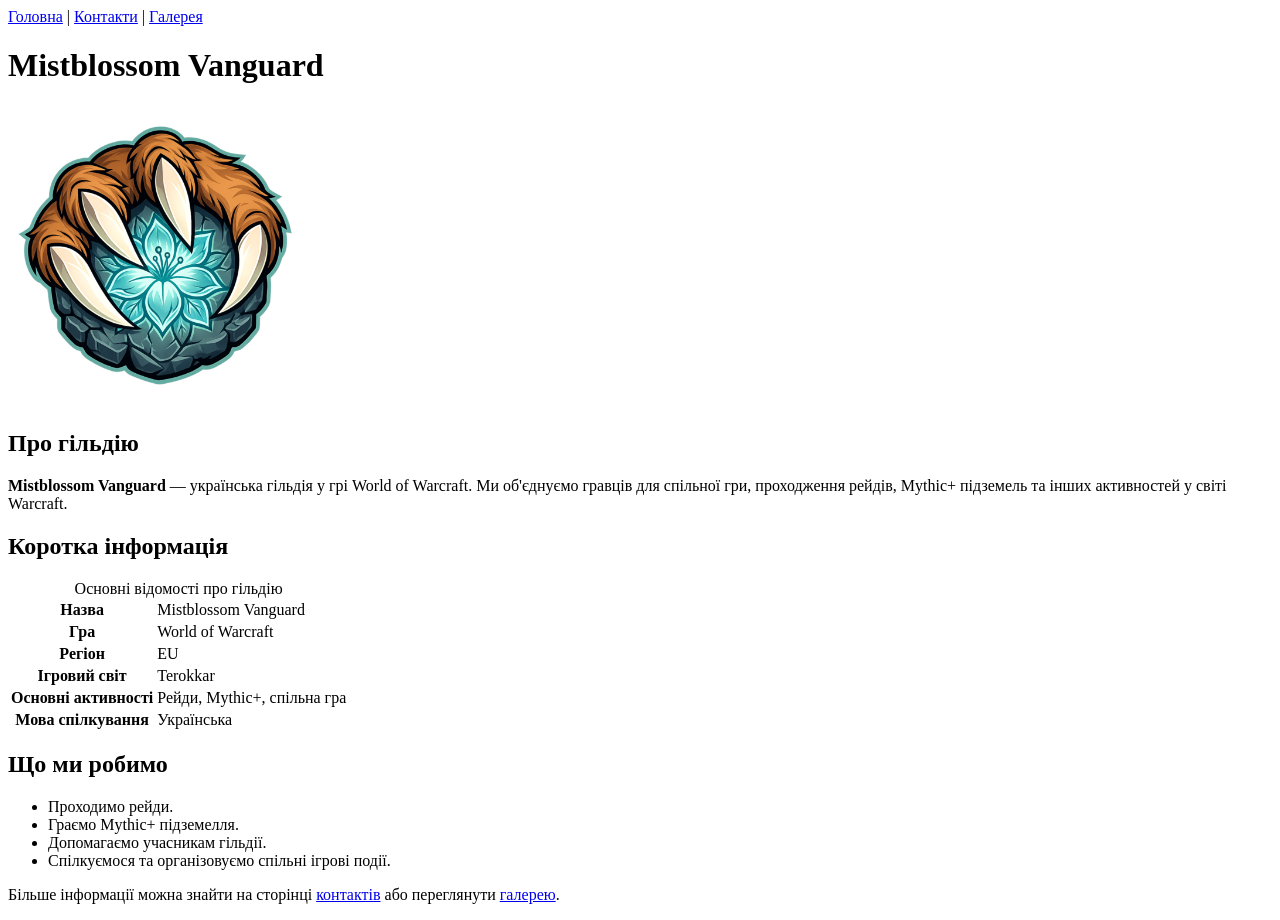
==== index.html @ 420275c4 "Init homeworck" ====
<!DOCTYPE html>
<html lang="uk">
<head>
    <meta charset="UTF-8">
    <meta name="description" content="Коротка інформація про гільдію Mistblossom Vanguard у World of Warcraft">
    <title>Mistblossom Vanguard</title>
</head>
<body>
    <nav>
        <a href="index.html">Головна</a> |
        <a href="pages/contact.html">Контакти</a> |
        <a href="pages/gallery.html">Галерея</a>
    </nav>

    <h1>Mistblossom Vanguard</h1>

    <img src="photo/guild-logo.png" alt="Логотип гільдії Mistblossom Vanguard" width="300">

    <h2>Про гільдію</h2>
    <p>
        <b>Mistblossom Vanguard</b> — українська гільдія у грі World of Warcraft.
        Ми об'єднуємо гравців для спільної гри, проходження рейдів, Mythic+ підземель
        та інших активностей у світі Warcraft.
    </p>

    <h2>Коротка інформація</h2>
    <table>
        <caption>Основні відомості про гільдію</caption>
        <tbody>
            <tr>
                <th>Назва</th>
                <td>Mistblossom Vanguard</td>
            </tr>
            <tr>
                <th>Гра</th>
                <td>World of Warcraft</td>
            </tr>
            <tr>
                <th>Регіон</th>
                <td>EU</td>
            </tr>
            <tr>
                <th>Ігровий світ</th>
                <td>Terokkar</td>
            </tr>
            <tr>
                <th>Основні активності</th>
                <td>Рейди, Mythic+, спільна гра</td>
            </tr>
            <tr>
                <th>Мова спілкування</th>
                <td>Українська</td>
            </tr>
        </tbody>
    </table>

    <h2>Що ми робимо</h2>
    <ul>
        <li>Проходимо рейди.</li>
        <li>Граємо Mythic+ підземелля.</li>
        <li>Допомагаємо учасникам гільдії.</li>
        <li>Спілкуємося та організовуємо спільні ігрові події.</li>
    </ul>

    <p>
        Більше інформації можна знайти на сторінці
        <a href="pages/contact.html">контактів</a> або переглянути
        <a href="pages/gallery.html">галерею</a>.
    </p>
</body>
</html>
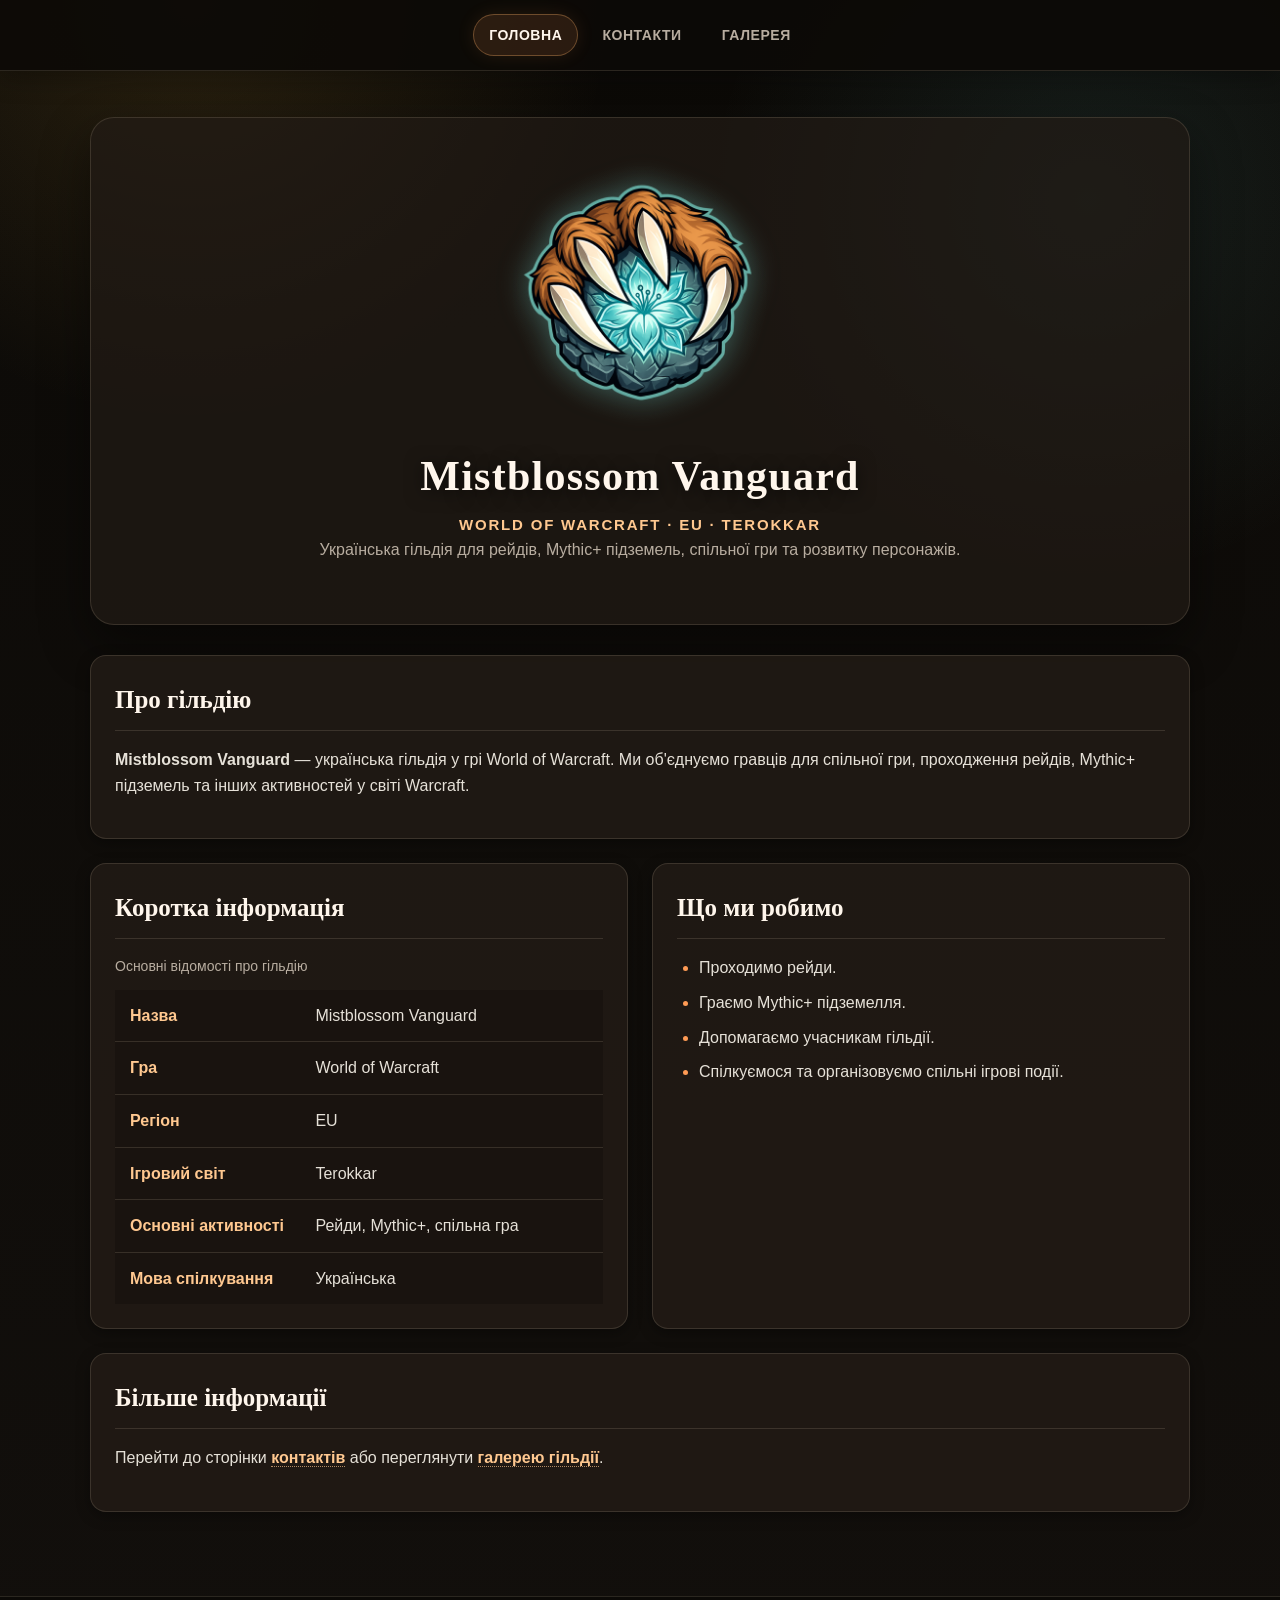
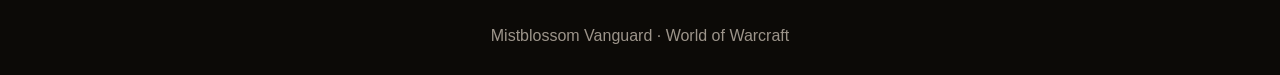
==== commit 29b12e2e: "Add CSS styles for Mistblossom Vanguard website" ====
--- a/index.html
+++ b/index.html
@@ -3,69 +3,101 @@
 <head>
     <meta charset="UTF-8">
     <meta name="description" content="Коротка інформація про гільдію Mistblossom Vanguard у World of Warcraft">
+    <meta name="viewport" content="width=device-width, initial-scale=1.0">
     <title>Mistblossom Vanguard</title>
+    <link rel="stylesheet" type="text/css" href="style.css">
 </head>
-<body>
-    <nav>
-        <a href="index.html">Головна</a> |
-        <a href="pages/contact.html">Контакти</a> |
-        <a href="pages/gallery.html">Галерея</a>
-    </nav>
+<body id="home-page">
+    <header id="site-header" class="site-header">
+        <nav id="main-navigation" class="site-nav">
+            <a class="nav-link active" href="index.html">Головна</a>
+            <a class="nav-link" href="pages/contact.html">Контакти</a>
+            <a class="nav-link" href="pages/gallery.html">Галерея</a>
+        </nav>
+    </header>
 
-    <h1>Mistblossom Vanguard</h1>
+    <main id="main-content" class="page-content">
+        <section id="guild-hero" class="hero">
+            <div id="logo-animation" class="logo-animation">
+                <img id="guild-logo" class="guild-logo" src="photo/guild-logo.png" alt="Логотип гільдії Mistblossom Vanguard">
+            </div>
 
-    <img src="photo/guild-logo.png" alt="Логотип гільдії Mistblossom Vanguard" width="300">
+            <h1 id="main-title" class="page-title">Mistblossom Vanguard</h1>
+            <p class="guild-tagline">World of Warcraft · EU · Terokkar</p>
+            <p class="page-subtitle">
+                Українська гільдія для рейдів, Mythic+ підземель, спільної гри та розвитку персонажів.
+            </p>
+        </section>
 
-    <h2>Про гільдію</h2>
-    <p>
-        <b>Mistblossom Vanguard</b> — українська гільдія у грі World of Warcraft.
-        Ми об'єднуємо гравців для спільної гри, проходження рейдів, Mythic+ підземель
-        та інших активностей у світі Warcraft.
-    </p>
+        <section id="about-guild" class="content-card">
+            <h2 class="section-title">Про гільдію</h2>
+            <p class="guild-description">
+                <b>Mistblossom Vanguard</b> — українська гільдія у грі World of Warcraft.
+                Ми об'єднуємо гравців для спільної гри, проходження рейдів, Mythic+ підземель
+                та інших активностей у світі Warcraft.
+            </p>
+        </section>
 
-    <h2>Коротка інформація</h2>
-    <table>
-        <caption>Основні відомості про гільдію</caption>
-        <tbody>
-            <tr>
-                <th>Назва</th>
-                <td>Mistblossom Vanguard</td>
-            </tr>
-            <tr>
-                <th>Гра</th>
-                <td>World of Warcraft</td>
-            </tr>
-            <tr>
-                <th>Регіон</th>
-                <td>EU</td>
-            </tr>
-            <tr>
-                <th>Ігровий світ</th>
-                <td>Terokkar</td>
-            </tr>
-            <tr>
-                <th>Основні активності</th>
-                <td>Рейди, Mythic+, спільна гра</td>
-            </tr>
-            <tr>
-                <th>Мова спілкування</th>
-                <td>Українська</td>
-            </tr>
-        </tbody>
-    </table>
+        <div id="guild-information" class="info-grid">
+            <section id="short-info" class="content-card">
+                <h2 class="section-title">Коротка інформація</h2>
+                <div class="table-wrapper">
+                    <table id="guild-table" class="guild-table">
+                        <caption>Основні відомості про гільдію</caption>
+                        <tbody>
+                            <tr>
+                                <th>Назва</th>
+                                <td>Mistblossom Vanguard</td>
+                            </tr>
+                            <tr>
+                                <th>Гра</th>
+                                <td>World of Warcraft</td>
+                            </tr>
+                            <tr>
+                                <th>Регіон</th>
+                                <td>EU</td>
+                            </tr>
+                            <tr>
+                                <th>Ігровий світ</th>
+                                <td>Terokkar</td>
+                            </tr>
+                            <tr>
+                                <th>Основні активності</th>
+                                <td>Рейди, Mythic+, спільна гра</td>
+                            </tr>
+                            <tr>
+                                <th>Мова спілкування</th>
+                                <td>Українська</td>
+                            </tr>
+                        </tbody>
+                    </table>
+                </div>
+            </section>
 
-    <h2>Що ми робимо</h2>
-    <ul>
-        <li>Проходимо рейди.</li>
-        <li>Граємо Mythic+ підземелля.</li>
-        <li>Допомагаємо учасникам гільдії.</li>
-        <li>Спілкуємося та організовуємо спільні ігрові події.</li>
-    </ul>
+            <section id="guild-activities" class="content-card">
+                <h2 class="section-title">Що ми робимо</h2>
+                <ul class="guild-list">
+                    <li>Проходимо рейди.</li>
+                    <li>Граємо Mythic+ підземелля.</li>
+                    <li>Допомагаємо учасникам гільдії.</li>
+                    <li>Спілкуємося та організовуємо спільні ігрові події.</li>
+                </ul>
+            </section>
+        </div>
 
-    <p>
-        Більше інформації можна знайти на сторінці
-        <a href="pages/contact.html">контактів</a> або переглянути
-        <a href="pages/gallery.html">галерею</a>.
-    </p>
+        <section id="more-information" class="content-card">
+            <h2 class="section-title">Більше інформації</h2>
+            <p>
+                Перейти до сторінки
+                <a class="text-link" href="pages/contact.html">контактів</a>
+                або переглянути
+                <a class="text-link" href="pages/gallery.html">галерею гільдії</a>.
+            </p>
+        </section>
+    </main>
+
+    <footer id="site-footer" class="site-footer">
+        <p>Mistblossom Vanguard · World of Warcraft</p>
+    </footer>
 </body>
 </html>
--- a/style.css
+++ b/style.css
@@ -0,0 +1,492 @@
+/* =========================================================
+   Mistblossom Vanguard — CSS homework
+   Стиль адаптовано на основі дизайну сайту «Лігво Друїда».
+   ========================================================= */
+
+:root {
+    --bg-deep: #0c0a07;
+    --bg-main: #120f0c;
+    --bg-panel: rgba(34, 27, 21, 0.88);
+    --bg-panel-hover: rgba(44, 35, 27, 0.95);
+
+    --text-main: #e6e1d8;
+    --text-title: #fff6ec;
+    --text-muted: #b8ada0;
+
+    --accent: #ff9b55;
+    --accent-light: #ffc890;
+    --accent-dark: #d86324;
+    --gold: #c89b3c;
+    --teal: #79d9d3;
+
+    --border: rgba(255, 226, 196, 0.13);
+    --border-strong: rgba(255, 178, 106, 0.32);
+
+    --radius-small: 10px;
+    --radius-medium: 16px;
+    --radius-large: 24px;
+
+    --shadow-small: 0 4px 14px rgba(0, 0, 0, 0.35);
+    --shadow-large: 0 20px 50px rgba(0, 0, 0, 0.45);
+}
+
+/* Базові стилі */
+* {
+    box-sizing: border-box;
+}
+
+html {
+    scroll-behavior: smooth;
+}
+
+body {
+    margin: 0;
+    min-height: 100vh;
+    color: var(--text-main);
+    font-family: Arial, Helvetica, sans-serif;
+    line-height: 1.6;
+    background-color: var(--bg-main);
+    background-image:
+        radial-gradient(circle at 15% 0%, rgba(200, 155, 60, 0.16), transparent 420px),
+        radial-gradient(circle at 85% 12%, rgba(121, 217, 211, 0.10), transparent 380px),
+        linear-gradient(180deg, var(--bg-deep), var(--bg-main));
+}
+
+img {
+    max-width: 100%;
+    height: auto;
+}
+
+a {
+    color: var(--accent-light);
+    text-decoration: none;
+    transition: color 0.25s ease, background-color 0.25s ease, transform 0.25s ease;
+}
+
+a:hover {
+    color: #ffffff;
+}
+
+/* Шапка та навігація */
+.site-header {
+    position: sticky;
+    top: 0;
+    z-index: 10;
+    padding: 14px 20px;
+    background-color: rgba(12, 10, 7, 0.93);
+    border-bottom: 1px solid var(--border);
+    box-shadow: 0 8px 24px rgba(0, 0, 0, 0.28);
+}
+
+.site-nav {
+    display: flex;
+    justify-content: center;
+    align-items: center;
+    flex-wrap: wrap;
+    gap: 8px;
+    max-width: 1100px;
+    margin: 0 auto;
+}
+
+.nav-link {
+    display: inline-block;
+    padding: 9px 15px;
+    color: var(--text-muted);
+    font-size: 14px;
+    font-weight: bold;
+    letter-spacing: 0.04em;
+    text-transform: uppercase;
+    border: 1px solid transparent;
+    border-radius: 999px;
+}
+
+.nav-link:hover {
+    color: var(--text-title);
+    background-color: rgba(255, 155, 85, 0.08);
+    border-color: var(--border);
+    transform: translateY(-1px);
+}
+
+.nav-link.active {
+    color: var(--text-title);
+    background-color: rgba(255, 155, 85, 0.13);
+    border-color: var(--border-strong);
+    box-shadow: 0 0 18px rgba(255, 155, 85, 0.10);
+}
+
+/* Основна область */
+.page-content {
+    width: calc(100% - 32px);
+    max-width: 1100px;
+    margin: 0 auto;
+    padding: 46px 0 60px;
+}
+
+.page-title {
+    margin: 0 0 12px;
+    color: var(--text-title);
+    font-family: Georgia, "Times New Roman", serif;
+    font-size: 42px;
+    line-height: 1.15;
+    text-align: center;
+    letter-spacing: 0.03em;
+    text-shadow: 0 3px 18px rgba(0, 0, 0, 0.65);
+}
+
+.page-subtitle {
+    max-width: 720px;
+    margin: 0 auto 30px;
+    color: var(--text-muted);
+    text-align: center;
+}
+
+.section-title {
+    margin: 0 0 16px;
+    color: var(--text-title);
+    font-family: Georgia, "Times New Roman", serif;
+    font-size: 25px;
+    border-bottom: 1px solid var(--border);
+    padding-bottom: 10px;
+}
+
+.content-card {
+    margin: 0 0 24px;
+    padding: 24px;
+    background-color: var(--bg-panel);
+    border: 1px solid var(--border);
+    border-radius: var(--radius-medium);
+    box-shadow: var(--shadow-small);
+    transition: transform 0.3s ease, border-color 0.3s ease, background-color 0.3s ease, box-shadow 0.3s ease;
+}
+
+.content-card:hover {
+    background-color: var(--bg-panel-hover);
+    border-color: var(--border-strong);
+    box-shadow: var(--shadow-large);
+    transform: translateY(-2px);
+}
+
+/* Hero головної сторінки */
+.hero {
+    margin-bottom: 30px;
+    padding: 38px 24px 32px;
+    text-align: center;
+    background-color: rgba(34, 27, 21, 0.72);
+    border: 1px solid var(--border);
+    border-radius: var(--radius-large);
+    box-shadow: var(--shadow-large);
+}
+
+.hero .page-title {
+    margin-top: 22px;
+}
+
+.guild-tagline {
+    margin: 0;
+    color: var(--accent-light);
+    font-size: 15px;
+    font-weight: bold;
+    letter-spacing: 0.12em;
+    text-transform: uppercase;
+}
+
+/* Логотип та його анімація */
+.logo-animation {
+    display: inline-flex;
+    align-items: center;
+    justify-content: center;
+    width: 280px;
+    max-width: 80vw;
+    margin: 0 auto;
+    padding: 12px;
+    border-radius: 50%;
+    background: radial-gradient(circle, rgba(121, 217, 211, 0.14), transparent 66%);
+    animation: logoFloat 4s ease-in-out infinite;
+}
+
+.guild-logo {
+    display: block;
+    width: 250px;
+    border-radius: 50%;
+    filter: drop-shadow(0 0 15px rgba(121, 217, 211, 0.35));
+    transition: transform 0.35s ease, filter 0.35s ease;
+    animation: logoGlow 3s ease-in-out infinite;
+}
+
+.guild-logo:hover {
+    transform: scale(1.05);
+    filter:
+        drop-shadow(0 0 16px rgba(121, 217, 211, 0.70))
+        drop-shadow(0 0 28px rgba(255, 155, 85, 0.30));
+}
+
+@keyframes logoFloat {
+    0% {
+        transform: translateY(0);
+    }
+
+    50% {
+        transform: translateY(-10px);
+    }
+
+    100% {
+        transform: translateY(0);
+    }
+}
+
+@keyframes logoGlow {
+    0% {
+        filter: drop-shadow(0 0 12px rgba(121, 217, 211, 0.25));
+    }
+
+    50% {
+        filter:
+            drop-shadow(0 0 20px rgba(121, 217, 211, 0.65))
+            drop-shadow(0 0 30px rgba(255, 155, 85, 0.20));
+    }
+
+    100% {
+        filter: drop-shadow(0 0 12px rgba(121, 217, 211, 0.25));
+    }
+}
+
+/* Інформація про гільдію */
+.info-grid {
+    display: flex;
+    flex-wrap: wrap;
+    gap: 24px;
+    align-items: stretch;
+}
+
+.info-grid .content-card {
+    flex: 1 1 420px;
+}
+
+.guild-list {
+    margin: 0;
+    padding-left: 22px;
+}
+
+.guild-list li {
+    margin-bottom: 9px;
+}
+
+.guild-list li::marker {
+    color: var(--accent);
+}
+
+.table-wrapper {
+    width: 100%;
+    overflow-x: auto;
+}
+
+.guild-table {
+    width: 100%;
+    border-collapse: collapse;
+    background-color: rgba(12, 10, 7, 0.28);
+}
+
+.guild-table caption {
+    margin-bottom: 12px;
+    color: var(--text-muted);
+    font-size: 14px;
+    text-align: left;
+}
+
+.guild-table th,
+.guild-table td {
+    padding: 13px 15px;
+    text-align: left;
+    border-bottom: 1px solid var(--border);
+}
+
+.guild-table th {
+    width: 38%;
+    color: var(--accent-light);
+}
+
+.guild-table tr:last-child th,
+.guild-table tr:last-child td {
+    border-bottom: 0;
+}
+
+.text-link {
+    font-weight: bold;
+    border-bottom: 1px dotted rgba(255, 200, 144, 0.65);
+}
+
+/* Контакти */
+.contact-list {
+    margin: 0;
+    padding: 0;
+    list-style: none;
+}
+
+.contact-list li {
+    margin-bottom: 14px;
+    padding: 14px 16px;
+    background-color: rgba(12, 10, 7, 0.34);
+    border: 1px solid var(--border);
+    border-radius: var(--radius-small);
+}
+
+.contact-list strong {
+    color: var(--text-title);
+}
+
+.contact-link {
+    font-weight: bold;
+}
+
+.game-info {
+    margin: 0;
+}
+
+.game-info b {
+    color: var(--accent-light);
+}
+
+/* Галерея */
+.gallery-grid {
+    display: flex;
+    flex-wrap: wrap;
+    gap: 24px;
+    align-items: stretch;
+}
+
+.gallery-card {
+    flex: 1 1 440px;
+    margin: 0;
+    overflow: hidden;
+    background-color: var(--bg-panel);
+    border: 1px solid var(--border);
+    border-radius: var(--radius-medium);
+    box-shadow: var(--shadow-small);
+    transition: transform 0.3s ease, border-color 0.3s ease, box-shadow 0.3s ease;
+}
+
+.gallery-card:hover {
+    transform: translateY(-4px);
+    border-color: var(--border-strong);
+    box-shadow: var(--shadow-large);
+}
+
+.gallery-card img {
+    display: block;
+    width: 100%;
+    aspect-ratio: 16 / 9;
+    object-fit: cover;
+    background-color: rgba(12, 10, 7, 0.6);
+}
+
+.gallery-card.logo-card .logo-animation {
+    display: flex;
+    margin: 24px auto 0;
+}
+
+.gallery-card.logo-card img {
+    width: 300px;
+    max-width: 80%;
+    margin: 26px auto 0;
+    aspect-ratio: 1 / 1;
+    object-fit: contain;
+}
+
+.gallery-card figcaption {
+    padding: 16px 18px 18px;
+    color: var(--text-muted);
+}
+
+.gallery-card figcaption strong {
+    display: block;
+    margin-bottom: 4px;
+    color: var(--text-title);
+    font-size: 18px;
+}
+
+/* Підвал */
+.site-footer {
+    padding: 26px 20px;
+    color: #9c948a;
+    text-align: center;
+    background-color: var(--bg-deep);
+    border-top: 1px solid var(--border);
+}
+
+.site-footer p {
+    margin: 0;
+}
+
+/* Посилання повернення */
+.back-link-box {
+    margin-top: 28px;
+    text-align: center;
+}
+
+.back-link {
+    display: inline-block;
+    padding: 10px 16px;
+    color: var(--text-title);
+    background-color: rgba(255, 155, 85, 0.10);
+    border: 1px solid var(--border-strong);
+    border-radius: 999px;
+}
+
+.back-link:hover {
+    background-color: rgba(255, 155, 85, 0.18);
+    transform: translateY(-2px);
+}
+
+/* Адаптація під менші екрани */
+@media (max-width: 700px) {
+    .site-header {
+        position: static;
+        padding: 12px;
+    }
+
+    .site-nav {
+        gap: 5px;
+    }
+
+    .nav-link {
+        padding: 8px 10px;
+        font-size: 12px;
+    }
+
+    .page-content {
+        width: calc(100% - 24px);
+        padding-top: 28px;
+    }
+
+    .page-title {
+        font-size: 32px;
+    }
+
+    .hero {
+        padding: 28px 16px 24px;
+    }
+
+    .content-card {
+        padding: 18px;
+    }
+
+    .guild-table th,
+    .guild-table td {
+        padding: 11px 10px;
+    }
+
+    .gallery-card {
+        flex-basis: 100%;
+    }
+}
+
+/* Якщо користувач вимкнув анімації у системі */
+@media (prefers-reduced-motion: reduce) {
+    *,
+    *::before,
+    *::after {
+        animation-duration: 0.001ms !important;
+        animation-iteration-count: 1 !important;
+        transition-duration: 0.001ms !important;
+    }
+}
